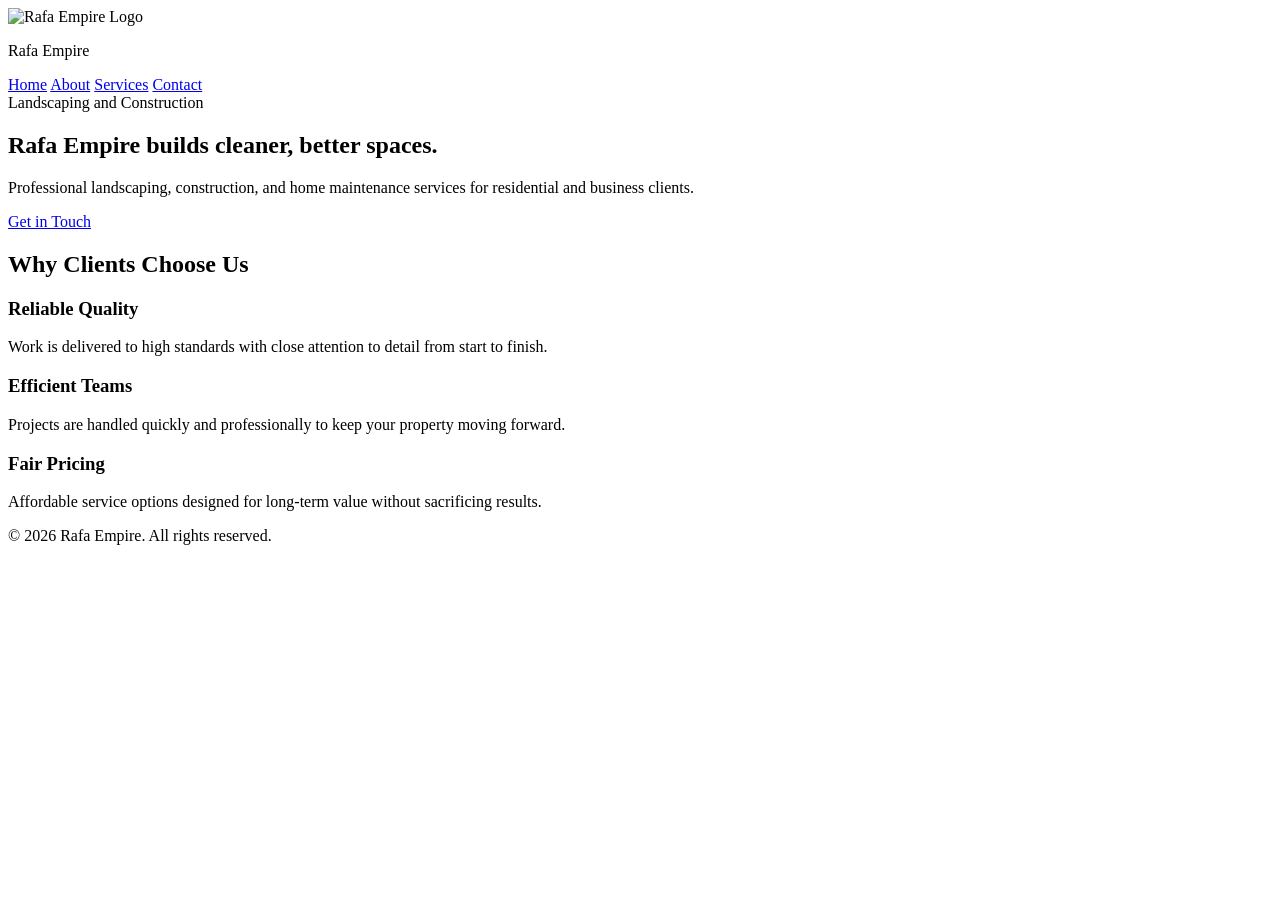
==== index.html @ c591a996 "Add files via upload" ====
﻿<!DOCTYPE html>
<html lang="en">
<head>
  <meta charset="UTF-8">
  <meta name="viewport" content="width=device-width, initial-scale=1.0">
  <title>Rafa Empire | Home</title>
  <link rel="preconnect" href="https://fonts.googleapis.com">
  <link rel="preconnect" href="https://fonts.gstatic.com" crossorigin>
  <link href="https://fonts.googleapis.com/css2?family=IBM+Plex+Sans:wght@400;500;600;700&family=Sora:wght@500;600;700&display=swap" rel="stylesheet">
  <link rel="stylesheet" href="css/styles.css">
</head>
<body>
  <header class="site-header">
    <div class="container header-row">
      <div class="brand">
        <img src="images/logo.jpeg" alt="Rafa Empire Logo" class="logo">
        <p class="brand-text">Rafa Empire</p>
      </div>
      <nav class="site-nav">
        <a href="index.html" class="active">Home</a>
        <a href="about.html">About</a>
        <a href="services.html">Services</a>
        <a href="contact.html">Contact</a>
      </nav>
    </div>
  </header>

  <main>
    <div class="container">
      <section class="hero-panel">
        <span class="eyebrow">Landscaping and Construction</span>
        <h1>Rafa Empire builds cleaner, better spaces.</h1>
        <p class="lead">Professional landscaping, construction, and home maintenance services for residential and business clients.</p>
        <a href="contact.html" class="btn">Get in Touch</a>
      </section>

      <section class="section">
        <h2 class="section-title">Why Clients Choose Us</h2>
        <div class="feature-grid">
          <article class="feature-card">
            <h3>Reliable Quality</h3>
            <p>Work is delivered to high standards with close attention to detail from start to finish.</p>
          </article>
          <article class="feature-card">
            <h3>Efficient Teams</h3>
            <p>Projects are handled quickly and professionally to keep your property moving forward.</p>
          </article>
          <article class="feature-card">
            <h3>Fair Pricing</h3>
            <p>Affordable service options designed for long-term value without sacrificing results.</p>
          </article>
        </div>
      </section>
    </div>
  </main>

  <footer class="site-footer">
    <div class="container">
      <p>&copy; 2026 Rafa Empire. All rights reserved.</p>
    </div>
  </footer>
</body>
</html>
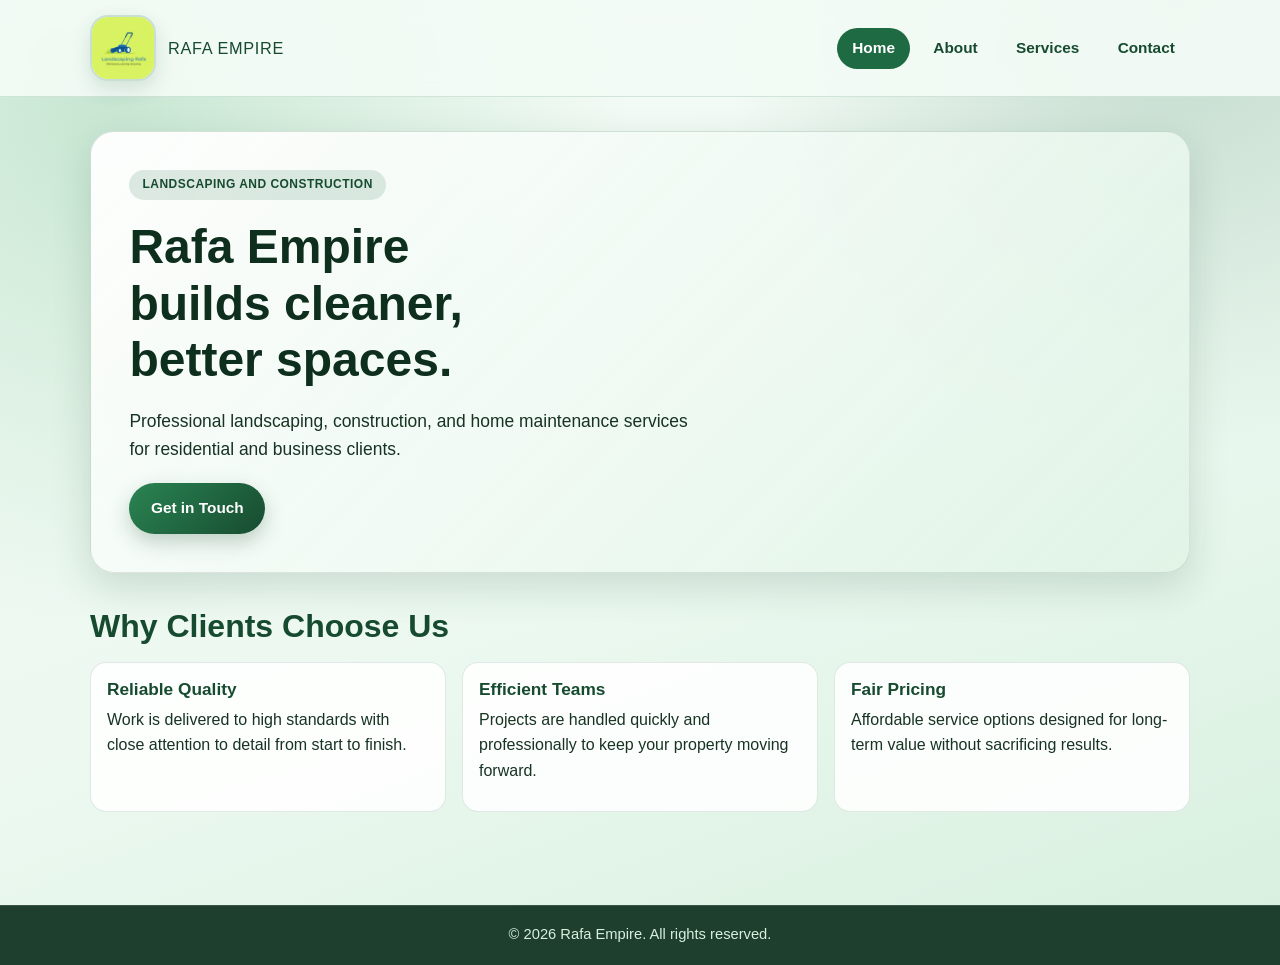
==== commit 0776d3bd: "Initial commit" ====
--- a/index.html
+++ b/index.html
@@ -60,4 +60,4 @@
     </div>
   </footer>
 </body>
-</html>
+</html>
--- a/css/styles.css
+++ b/css/styles.css
@@ -0,0 +1,358 @@
+﻿:root {
+  --green-950: #0f2f1e;
+  --green-900: #174b30;
+  --green-800: #1e6a42;
+  --green-700: #2a8452;
+  --green-500: #44aa68;
+  --green-200: #c9ebd3;
+  --green-100: #e8f7ec;
+  --ink: #173323;
+  --surface: #f4fbf6;
+  --white: #ffffff;
+  --shadow: 0 14px 38px rgba(23, 75, 48, 0.16);
+}
+
+* {
+  box-sizing: border-box;
+  margin: 0;
+  padding: 0;
+}
+
+body {
+  font-family: "IBM Plex Sans", "Segoe UI", sans-serif;
+  color: var(--ink);
+  background:
+    radial-gradient(circle at 8% 10%, rgba(68, 170, 104, 0.26), transparent 36%),
+    radial-gradient(circle at 92% 0, rgba(30, 106, 66, 0.22), transparent 30%),
+    linear-gradient(160deg, #f7fcf8 0%, #ebf8ef 58%, #d6efde 100%);
+  min-height: 100vh;
+  line-height: 1.6;
+}
+
+img {
+  max-width: 100%;
+  display: block;
+}
+
+a {
+  color: inherit;
+  text-decoration: none;
+}
+
+.container {
+  width: min(1100px, 92vw);
+  margin: 0 auto;
+}
+
+.site-header {
+  position: sticky;
+  top: 0;
+  z-index: 20;
+  background: rgba(244, 251, 246, 0.92);
+  border-bottom: 1px solid rgba(30, 106, 66, 0.16);
+  backdrop-filter: blur(12px);
+}
+
+.header-row {
+  display: flex;
+  align-items: center;
+  justify-content: space-between;
+  gap: 1rem;
+  padding: 0.95rem 0;
+}
+
+.brand {
+  display: flex;
+  align-items: center;
+  gap: 0.75rem;
+}
+
+.logo {
+  width: 66px;
+  height: 66px;
+  border-radius: 18px;
+  object-fit: cover;
+  border: 2px solid rgba(30, 106, 66, 0.18);
+  box-shadow: 0 8px 20px rgba(23, 75, 48, 0.14);
+}
+
+.brand-text {
+  font-family: "Sora", "Segoe UI", sans-serif;
+  font-size: 1.02rem;
+  letter-spacing: 0.04em;
+  text-transform: uppercase;
+  color: var(--green-900);
+}
+
+.site-nav {
+  display: flex;
+  align-items: center;
+  gap: 0.5rem;
+  flex-wrap: wrap;
+  justify-content: flex-end;
+}
+
+.site-nav a {
+  padding: 0.52rem 0.95rem;
+  border-radius: 999px;
+  font-weight: 600;
+  font-size: 0.96rem;
+  color: var(--green-900);
+  transition: transform 0.22s ease, background-color 0.22s ease, color 0.22s ease;
+}
+
+.site-nav a:hover,
+.site-nav a:focus-visible {
+  background: rgba(30, 106, 66, 0.12);
+  transform: translateY(-1px);
+}
+
+.site-nav a.active {
+  background: var(--green-800);
+  color: var(--white);
+}
+
+main {
+  padding: 2.1rem 0 3rem;
+}
+
+.hero-panel,
+.panel {
+  background: linear-gradient(135deg, rgba(255, 255, 255, 0.95), rgba(223, 243, 229, 0.86));
+  border: 1px solid rgba(23, 75, 48, 0.14);
+  border-radius: 24px;
+  box-shadow: var(--shadow);
+}
+
+.hero-panel {
+  padding: clamp(1.7rem, 3vw, 3rem);
+  display: grid;
+  gap: 1.2rem;
+  animation: rise-in 0.55s ease forwards;
+}
+
+.eyebrow {
+  display: inline-flex;
+  align-items: center;
+  width: fit-content;
+  padding: 0.32rem 0.82rem;
+  border-radius: 999px;
+  background: rgba(30, 106, 66, 0.14);
+  color: var(--green-900);
+  font-weight: 600;
+  letter-spacing: 0.04em;
+  text-transform: uppercase;
+  font-size: 0.75rem;
+}
+
+h1,
+h2,
+h3 {
+  font-family: "Sora", "Segoe UI", sans-serif;
+  line-height: 1.18;
+}
+
+h1 {
+  color: var(--green-950);
+  font-size: clamp(2rem, 5vw, 3rem);
+  max-width: 14ch;
+}
+
+.lead {
+  max-width: 58ch;
+  font-size: 1.09rem;
+}
+
+.btn {
+  width: fit-content;
+  display: inline-flex;
+  align-items: center;
+  justify-content: center;
+  padding: 0.82rem 1.35rem;
+  border-radius: 999px;
+  border: 0;
+  font-size: 0.96rem;
+  font-weight: 700;
+  cursor: pointer;
+  background: linear-gradient(135deg, var(--green-700), var(--green-900));
+  color: var(--white);
+  transition: transform 0.22s ease, box-shadow 0.22s ease;
+  box-shadow: 0 8px 20px rgba(23, 75, 48, 0.25);
+}
+
+.btn:hover,
+.btn:focus-visible {
+  transform: translateY(-2px);
+  box-shadow: 0 11px 24px rgba(23, 75, 48, 0.34);
+}
+
+.section {
+  margin-top: 2.2rem;
+}
+
+.section-title {
+  font-size: clamp(1.45rem, 3vw, 2rem);
+  color: var(--green-900);
+  margin-bottom: 1rem;
+}
+
+.feature-grid {
+  display: grid;
+  grid-template-columns: repeat(3, minmax(0, 1fr));
+  gap: 1rem;
+}
+
+.feature-card {
+  background: rgba(255, 255, 255, 0.88);
+  border: 1px solid rgba(23, 75, 48, 0.12);
+  border-radius: 16px;
+  padding: 1rem;
+  min-height: 150px;
+  animation: rise-in 0.55s ease forwards;
+}
+
+.feature-card h3 {
+  font-size: 1.08rem;
+  color: var(--green-900);
+  margin-bottom: 0.45rem;
+}
+
+.page-wrap {
+  display: grid;
+  gap: 1.35rem;
+}
+
+.panel {
+  padding: clamp(1.2rem, 2.5vw, 2rem);
+  animation: rise-in 0.55s ease forwards;
+}
+
+.panel p + p,
+.panel h3 + p,
+.panel ul + h3,
+.panel h3 + ul,
+.panel p + ul,
+.panel ul + p {
+  margin-top: 0.75rem;
+}
+
+.panel h3 {
+  margin-top: 0.95rem;
+  font-size: 1.15rem;
+  color: var(--green-900);
+}
+
+.clean-list {
+  list-style: none;
+  margin-top: 0.75rem;
+  display: grid;
+  gap: 0.55rem;
+}
+
+.clean-list li {
+  background: rgba(233, 248, 237, 0.84);
+  border: 1px solid rgba(30, 106, 66, 0.18);
+  border-radius: 12px;
+  padding: 0.65rem 0.8rem;
+}
+
+.contact-layout {
+  display: grid;
+  grid-template-columns: 1.2fr 1fr;
+  gap: 1rem;
+}
+
+.form {
+  display: grid;
+  gap: 0.75rem;
+}
+
+.form label {
+  font-weight: 600;
+  color: var(--green-900);
+}
+
+.form input,
+.form textarea {
+  width: 100%;
+  border: 1px solid rgba(30, 106, 66, 0.28);
+  background: rgba(255, 255, 255, 0.93);
+  border-radius: 12px;
+  padding: 0.78rem 0.86rem;
+  font: inherit;
+}
+
+.form textarea {
+  min-height: 130px;
+  resize: vertical;
+}
+
+.form input:focus,
+.form textarea:focus {
+  outline: 2px solid rgba(30, 106, 66, 0.34);
+  border-color: var(--green-700);
+}
+
+.contact-info {
+  background: linear-gradient(170deg, rgba(30, 106, 66, 0.9), rgba(23, 75, 48, 0.96));
+  color: var(--white);
+  border-radius: 16px;
+  padding: 1rem;
+}
+
+.contact-info h3 {
+  font-size: 1.1rem;
+  margin-bottom: 0.65rem;
+}
+
+.contact-info p + p {
+  margin-top: 0.4rem;
+}
+
+.site-footer {
+  margin-top: 2.8rem;
+  background: rgba(19, 53, 35, 0.94);
+  color: #d7efdf;
+  border-top: 1px solid rgba(255, 255, 255, 0.12);
+}
+
+.site-footer .container {
+  padding: 1.1rem 0;
+  text-align: center;
+  font-size: 0.92rem;
+}
+
+@keyframes rise-in {
+  from {
+    opacity: 0;
+    transform: translateY(14px);
+  }
+
+  to {
+    opacity: 1;
+    transform: translateY(0);
+  }
+}
+
+@media (max-width: 900px) {
+  .feature-grid,
+  .contact-layout {
+    grid-template-columns: 1fr;
+  }
+}
+
+@media (max-width: 640px) {
+  .header-row {
+    align-items: flex-start;
+    flex-direction: column;
+  }
+
+  .brand-text {
+    font-size: 0.94rem;
+  }
+
+  .site-nav {
+    width: 100%;
+    justify-content: flex-start;
+  }
+}
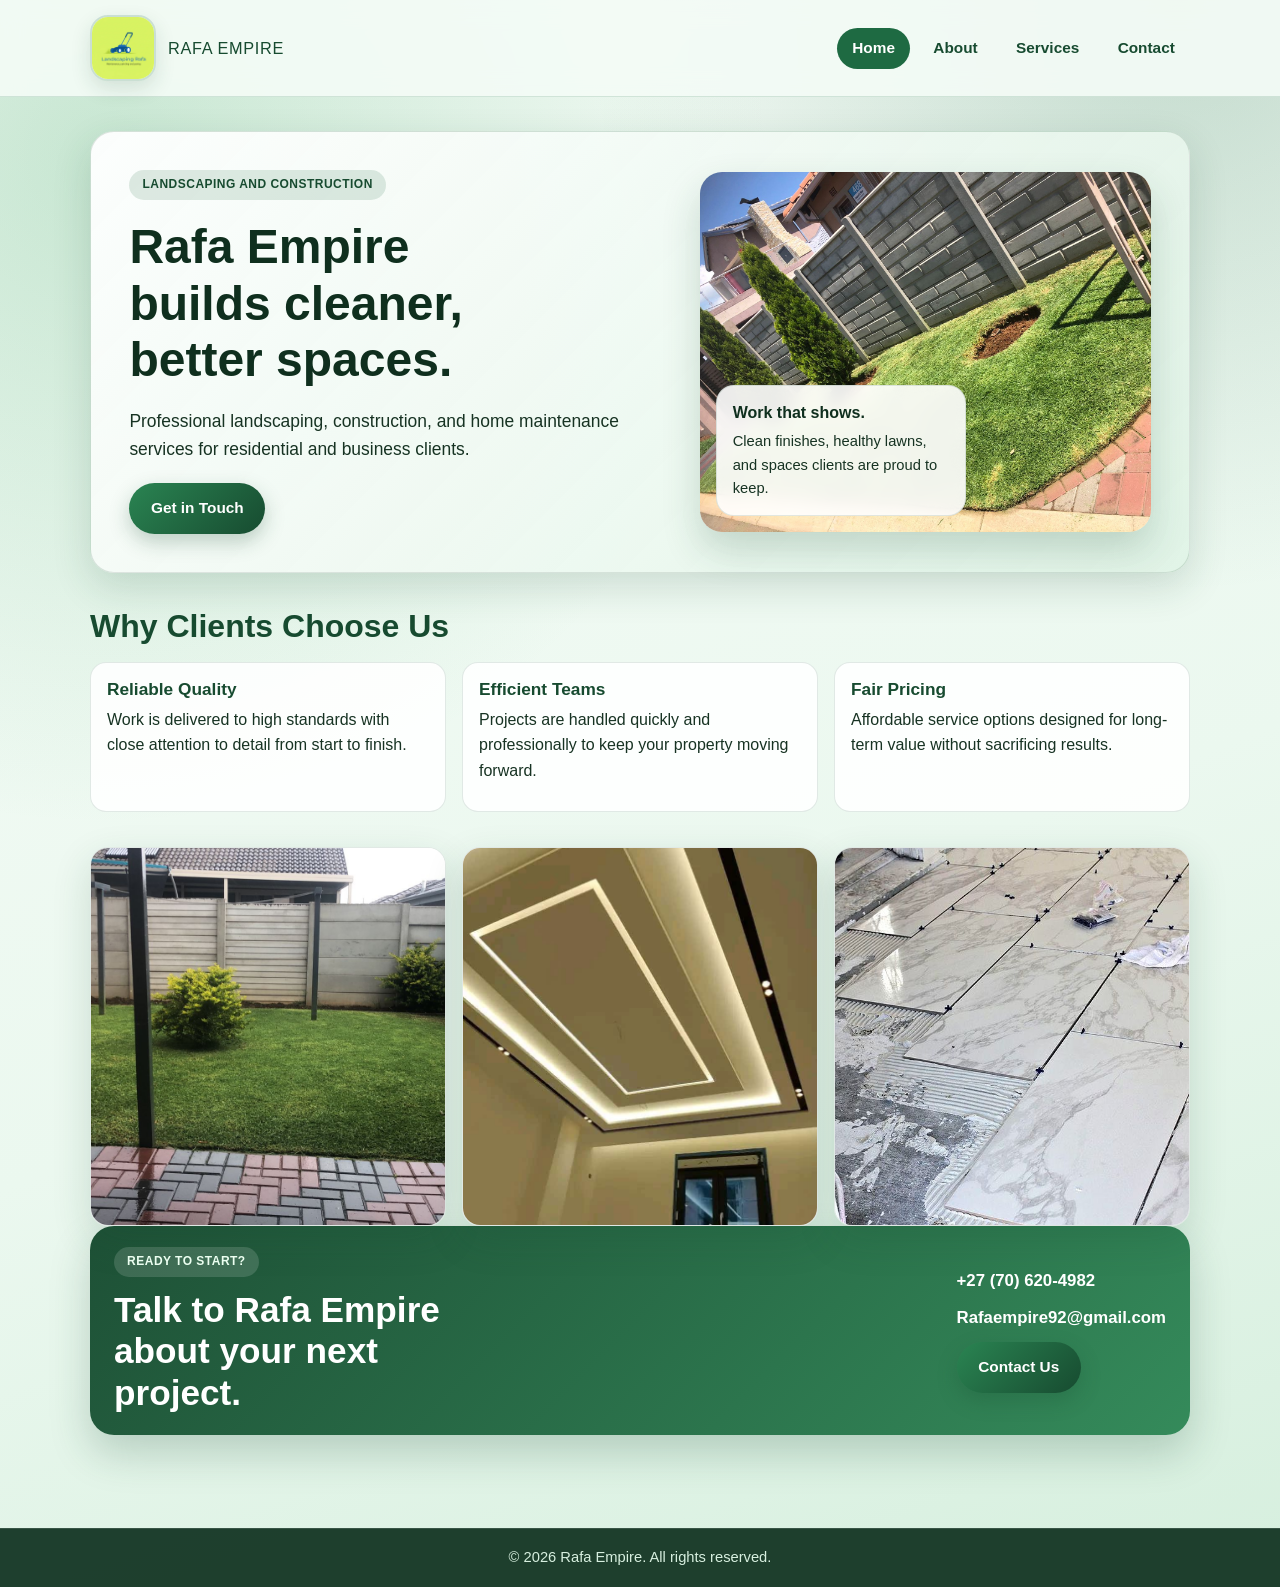
==== commit 77698ed8: "Update site content and add project imagery" ====
--- a/index.html
+++ b/index.html
@@ -28,10 +28,19 @@
   <main>
     <div class="container">
       <section class="hero-panel">
-        <span class="eyebrow">Landscaping and Construction</span>
-        <h1>Rafa Empire builds cleaner, better spaces.</h1>
-        <p class="lead">Professional landscaping, construction, and home maintenance services for residential and business clients.</p>
-        <a href="contact.html" class="btn">Get in Touch</a>
+        <div class="hero-copy">
+          <span class="eyebrow">Landscaping and Construction</span>
+          <h1>Rafa Empire builds cleaner, better spaces.</h1>
+          <p class="lead">Professional landscaping, construction, and home maintenance services for residential and business clients.</p>
+          <a href="contact.html" class="btn">Get in Touch</a>
+        </div>
+        <div class="hero-visual">
+          <img src="images/landscape-front-yard.jpeg" alt="Neatly landscaped front yard with trimmed lawn and trees">
+          <div class="hero-badge">
+            <strong>Work that shows.</strong>
+            <span>Clean finishes, healthy lawns, and spaces clients are proud to keep.</span>
+          </div>
+        </div>
       </section>
 
       <section class="section">
@@ -51,6 +60,42 @@
           </article>
         </div>
       </section>
+
+      <section class="section showcase-grid">
+        <article class="showcase-card">
+          <img src="images/landscape-backyard.jpeg" alt="Freshly maintained backyard lawn">
+          <div class="showcase-copy">
+            <h3>Residential Landscaping</h3>
+            <p>Well-kept outdoor spaces that add curb appeal and everyday comfort.</p>
+          </div>
+        </article>
+        <article class="showcase-card">
+          <img src="images/false-ceiling-lighting.jpeg" alt="Modern false ceiling with recessed lighting">
+          <div class="showcase-copy">
+            <h3>Interior Upgrades</h3>
+            <p>Construction and finishing work that lifts the look and function of your home.</p>
+          </div>
+        </article>
+        <article class="showcase-card">
+          <img src="images/marble-tiling-installation.jpeg" alt="Large-format marble-look tiles being installed">
+          <div class="showcase-copy">
+            <h3>Detail-Driven Finishes</h3>
+            <p>Tiling and renovation work completed with care, precision, and durability in mind.</p>
+          </div>
+        </article>
+      </section>
+
+      <section class="contact-banner">
+        <div>
+          <span class="eyebrow">Ready to Start?</span>
+          <h2>Talk to Rafa Empire about your next project.</h2>
+        </div>
+        <div class="contact-banner-details">
+          <a href="tel:+27706204982">+27 (70) 620-4982</a>
+          <a href="mailto:Rafaempire92@gmail.com">Rafaempire92@gmail.com</a>
+          <a href="contact.html" class="btn">Contact Us</a>
+        </div>
+      </section>
     </div>
   </main>
 
--- a/css/styles.css
+++ b/css/styles.css
@@ -127,8 +127,58 @@
 .hero-panel {
   padding: clamp(1.7rem, 3vw, 3rem);
   display: grid;
+  grid-template-columns: minmax(0, 1.1fr) minmax(300px, 0.9fr);
+  align-items: center;
   gap: 1.2rem;
   animation: rise-in 0.55s ease forwards;
+}
+
+.hero-copy {
+  display: grid;
+  gap: 1.2rem;
+}
+
+.hero-visual {
+  position: relative;
+}
+
+.hero-visual img,
+.showcase-card img,
+.story-panel img,
+.photo-band img,
+.service-media-grid img,
+.mini-gallery-card img {
+  width: 100%;
+  height: 100%;
+  object-fit: cover;
+}
+
+.hero-visual img {
+  min-height: 360px;
+  border-radius: 22px;
+  box-shadow: 0 18px 38px rgba(23, 75, 48, 0.2);
+}
+
+.hero-badge {
+  position: absolute;
+  left: 1rem;
+  bottom: 1rem;
+  max-width: 250px;
+  display: grid;
+  gap: 0.25rem;
+  background: rgba(255, 255, 255, 0.9);
+  border: 1px solid rgba(23, 75, 48, 0.12);
+  border-radius: 18px;
+  padding: 0.9rem 1rem;
+  backdrop-filter: blur(8px);
+}
+
+.hero-badge strong {
+  color: var(--green-950);
+}
+
+.hero-badge span {
+  font-size: 0.92rem;
 }
 
 .eyebrow {
@@ -217,6 +267,34 @@
   margin-bottom: 0.45rem;
 }
 
+.showcase-grid {
+  display: grid;
+  grid-template-columns: repeat(3, minmax(0, 1fr));
+  gap: 1rem;
+}
+
+.showcase-card,
+.mini-gallery-card {
+  overflow: hidden;
+  background: rgba(255, 255, 255, 0.9);
+  border: 1px solid rgba(23, 75, 48, 0.12);
+  border-radius: 18px;
+  box-shadow: var(--shadow);
+}
+
+.showcase-card img {
+  aspect-ratio: 4 / 3;
+}
+
+.showcase-copy {
+  padding: 1rem;
+}
+
+.showcase-copy h3 {
+  color: var(--green-900);
+  margin-bottom: 0.35rem;
+}
+
 .page-wrap {
   display: grid;
   gap: 1.35rem;
@@ -242,6 +320,31 @@
   color: var(--green-900);
 }
 
+.story-panel {
+  display: grid;
+  grid-template-columns: minmax(0, 1fr) minmax(260px, 420px);
+  gap: 1rem;
+  align-items: center;
+}
+
+.story-panel img {
+  border-radius: 18px;
+  min-height: 280px;
+  box-shadow: 0 14px 32px rgba(23, 75, 48, 0.16);
+}
+
+.photo-band {
+  display: grid;
+  grid-template-columns: 1.2fr 0.8fr;
+  gap: 1rem;
+}
+
+.photo-band img {
+  min-height: 240px;
+  border-radius: 20px;
+  box-shadow: var(--shadow);
+}
+
 .clean-list {
   list-style: none;
   margin-top: 0.75rem;
@@ -256,6 +359,36 @@
   padding: 0.65rem 0.8rem;
 }
 
+.service-media-grid {
+  display: grid;
+  grid-template-columns: minmax(0, 1fr) minmax(260px, 360px);
+  gap: 1rem;
+  align-items: start;
+}
+
+.service-media-grid img {
+  min-height: 250px;
+  border-radius: 18px;
+  box-shadow: 0 14px 28px rgba(23, 75, 48, 0.16);
+}
+
+.service-gallery {
+  display: grid;
+  grid-template-columns: repeat(3, minmax(0, 1fr));
+  gap: 1rem;
+  margin-bottom: 1rem;
+}
+
+.mini-gallery-card img {
+  aspect-ratio: 4 / 3;
+}
+
+.mini-gallery-card p {
+  padding: 0.8rem 0.9rem 0.95rem;
+  font-weight: 600;
+  color: var(--green-900);
+}
+
 .contact-layout {
   display: grid;
   grid-template-columns: 1.2fr 1fr;
@@ -265,6 +398,18 @@
 .form {
   display: grid;
   gap: 0.75rem;
+}
+
+.sr-only {
+  position: absolute;
+  width: 1px;
+  height: 1px;
+  padding: 0;
+  margin: -1px;
+  overflow: hidden;
+  clip: rect(0, 0, 0, 0);
+  white-space: nowrap;
+  border: 0;
 }
 
 .form label {
@@ -287,6 +432,20 @@
   resize: vertical;
 }
 
+.form-status {
+  min-height: 1.35rem;
+  font-weight: 600;
+  font-size: 0.94rem;
+}
+
+.form-status.success {
+  color: #17603c;
+}
+
+.form-status.error {
+  color: #8a1c1c;
+}
+
 .form input:focus,
 .form textarea:focus {
   outline: 2px solid rgba(30, 106, 66, 0.34);
@@ -300,6 +459,16 @@
   padding: 1rem;
 }
 
+.contact-photo {
+  width: 100%;
+  height: auto;
+  display: block;
+  aspect-ratio: 4 / 3;
+  border-radius: 14px;
+  margin-bottom: 1rem;
+  object-fit: cover;
+}
+
 .contact-info h3 {
   font-size: 1.1rem;
   margin-bottom: 0.65rem;
@@ -307,6 +476,41 @@
 
 .contact-info p + p {
   margin-top: 0.4rem;
+}
+
+.contact-banner {
+  display: grid;
+  grid-template-columns: minmax(0, 1fr) auto;
+  gap: 1rem;
+  align-items: center;
+  padding: 1.35rem 1.5rem;
+  background: linear-gradient(135deg, rgba(23, 75, 48, 0.97), rgba(42, 132, 82, 0.94));
+  color: var(--white);
+  border-radius: 24px;
+  box-shadow: 0 18px 40px rgba(23, 75, 48, 0.22);
+}
+
+.contact-banner h2 {
+  max-width: 18ch;
+  font-size: clamp(1.55rem, 3vw, 2.2rem);
+}
+
+.contact-banner .eyebrow {
+  background: rgba(255, 255, 255, 0.14);
+  color: #ecfff1;
+  margin-bottom: 0.75rem;
+}
+
+.contact-banner-details {
+  display: grid;
+  gap: 0.65rem;
+  justify-items: start;
+}
+
+.contact-banner-details a:not(.btn) {
+  font-size: 1.05rem;
+  font-weight: 700;
+  color: var(--white);
 }
 
 .site-footer {
@@ -336,8 +540,19 @@
 
 @media (max-width: 900px) {
   .feature-grid,
-  .contact-layout {
+  .contact-layout,
+  .showcase-grid,
+  .service-gallery,
+  .hero-panel,
+  .story-panel,
+  .photo-band,
+  .service-media-grid,
+  .contact-banner {
     grid-template-columns: 1fr;
+  }
+
+  .hero-visual img {
+    min-height: 280px;
   }
 }
 
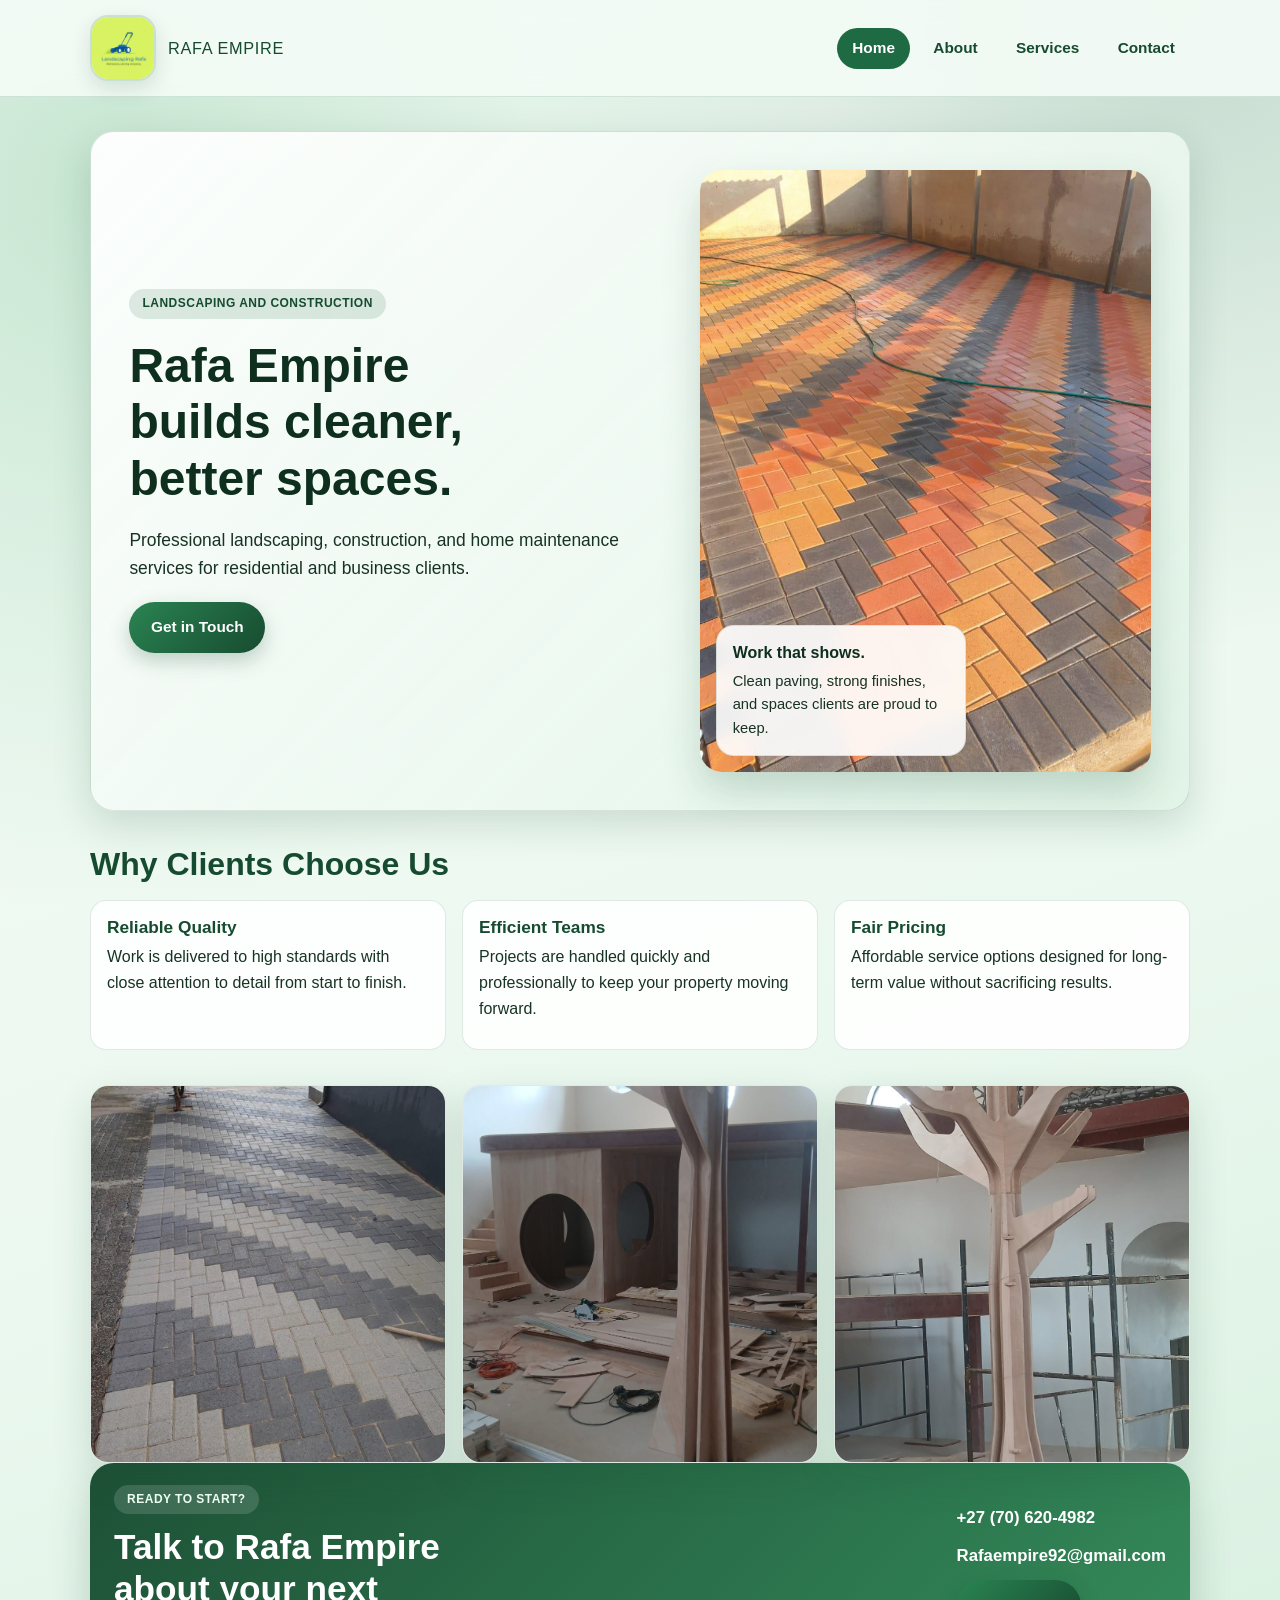
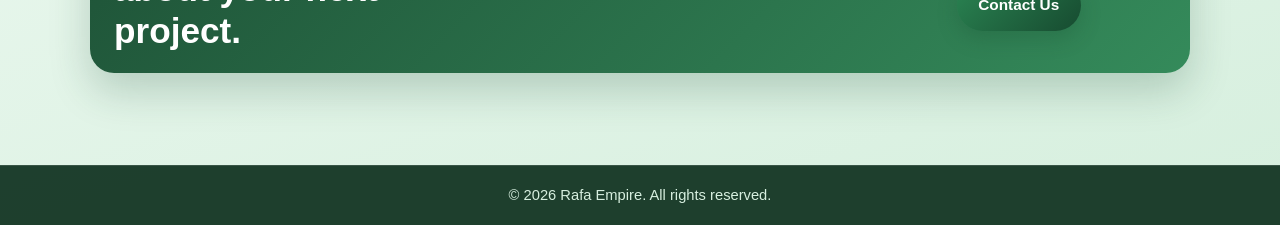
==== commit 9eb404e6: "Add project photos to website" ====
--- a/index.html
+++ b/index.html
@@ -35,10 +35,10 @@
           <a href="contact.html" class="btn">Get in Touch</a>
         </div>
         <div class="hero-visual">
-          <img src="images/landscape-front-yard.jpeg" alt="Neatly landscaped front yard with trimmed lawn and trees">
+          <img src="images/paving-color-pattern.jpeg" alt="Finished interlocking paving in red, charcoal, and tan pattern">
           <div class="hero-badge">
             <strong>Work that shows.</strong>
-            <span>Clean finishes, healthy lawns, and spaces clients are proud to keep.</span>
+            <span>Clean paving, strong finishes, and spaces clients are proud to keep.</span>
           </div>
         </div>
       </section>
@@ -63,24 +63,24 @@
 
       <section class="section showcase-grid">
         <article class="showcase-card">
-          <img src="images/landscape-backyard.jpeg" alt="Freshly maintained backyard lawn">
+          <img src="images/paving-grey-walkway.jpeg" alt="Completed grey interlocking paving walkway beside a home">
           <div class="showcase-copy">
-            <h3>Residential Landscaping</h3>
-            <p>Well-kept outdoor spaces that add curb appeal and everyday comfort.</p>
+            <h3>Outdoor Paving</h3>
+            <p>Neat, durable paving that improves daily access and curb appeal.</p>
           </div>
         </article>
         <article class="showcase-card">
-          <img src="images/false-ceiling-lighting.jpeg" alt="Modern false ceiling with recessed lighting">
+          <img src="images/custom-wood-interior-build.jpeg" alt="Custom wood interior installation under construction">
           <div class="showcase-copy">
             <h3>Interior Upgrades</h3>
-            <p>Construction and finishing work that lifts the look and function of your home.</p>
+            <p>Construction and finishing work that lifts the look and function of your interior.</p>
           </div>
         </article>
         <article class="showcase-card">
-          <img src="images/marble-tiling-installation.jpeg" alt="Large-format marble-look tiles being installed">
+          <img src="images/custom-wood-tree-feature.jpeg" alt="Large custom wood tree feature being built indoors">
           <div class="showcase-copy">
             <h3>Detail-Driven Finishes</h3>
-            <p>Tiling and renovation work completed with care, precision, and durability in mind.</p>
+            <p>Custom installation work completed with care, precision, and durability in mind.</p>
           </div>
         </article>
       </section>
